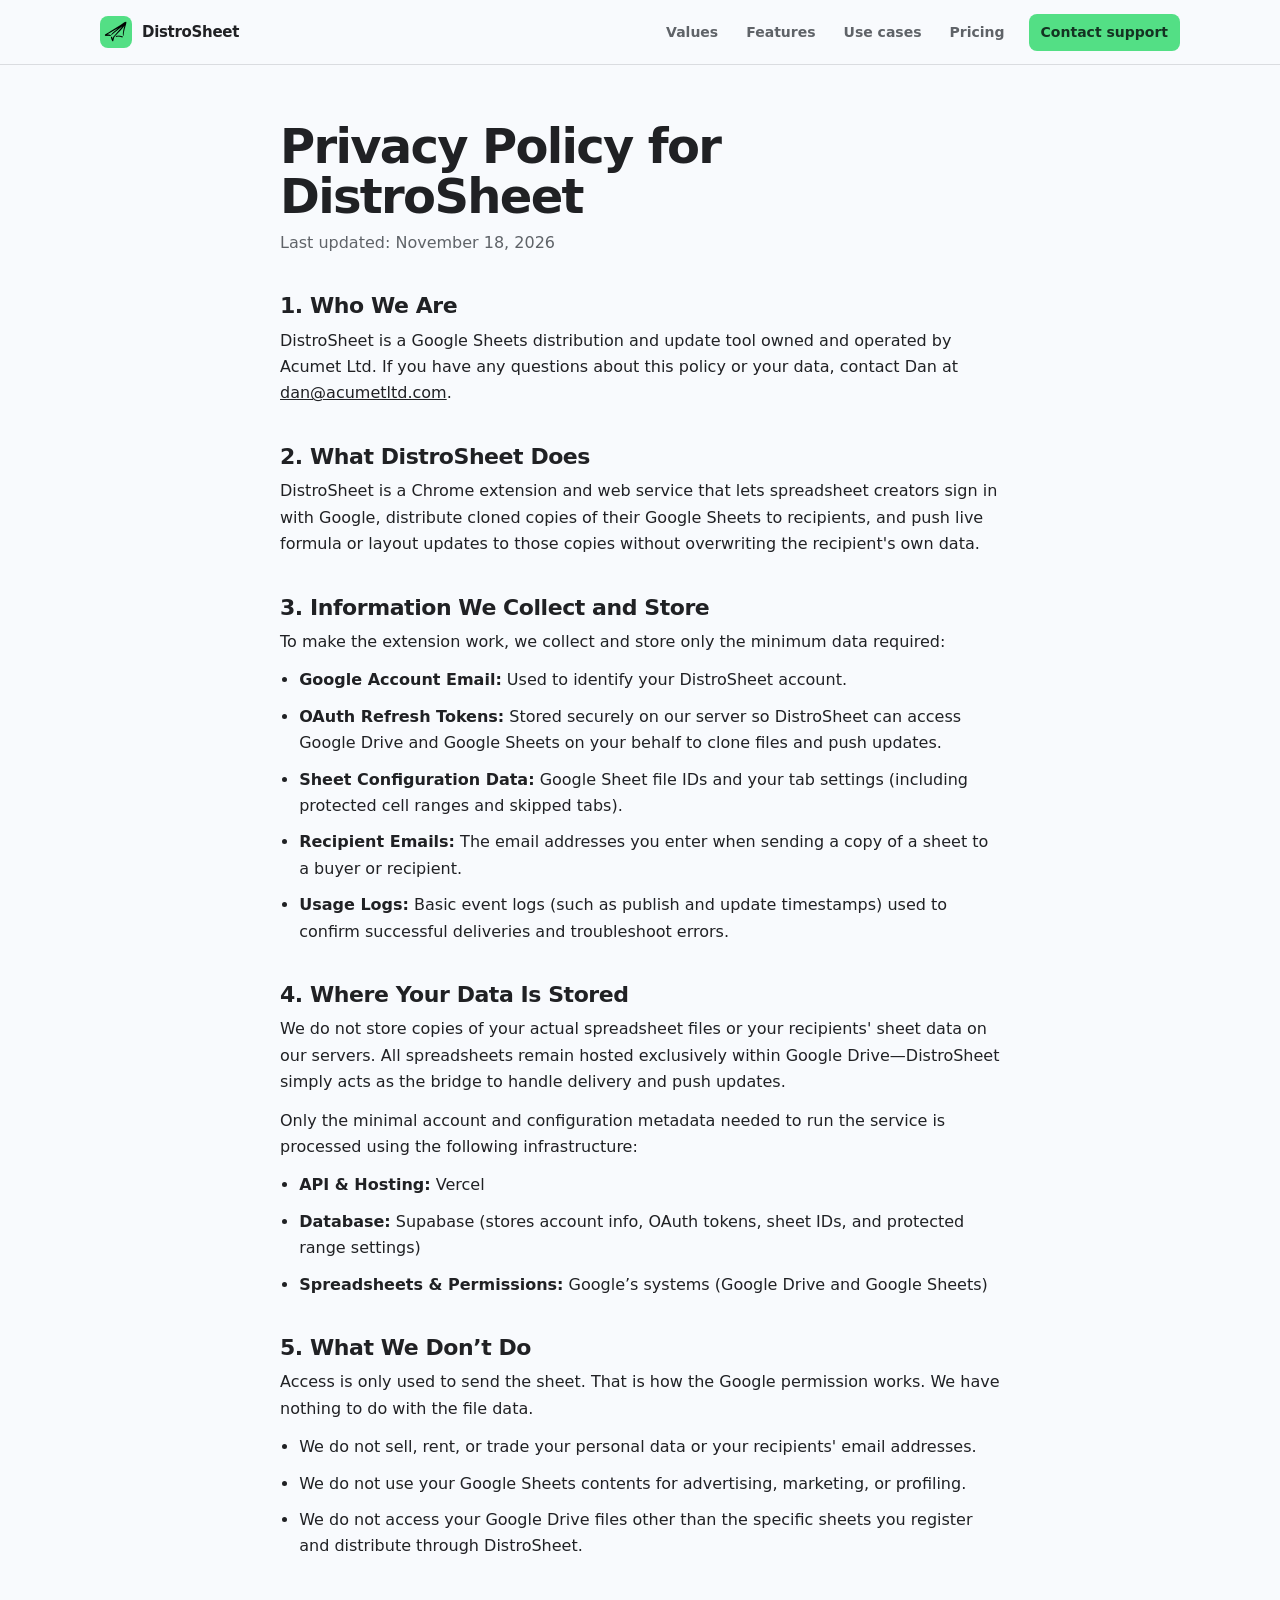
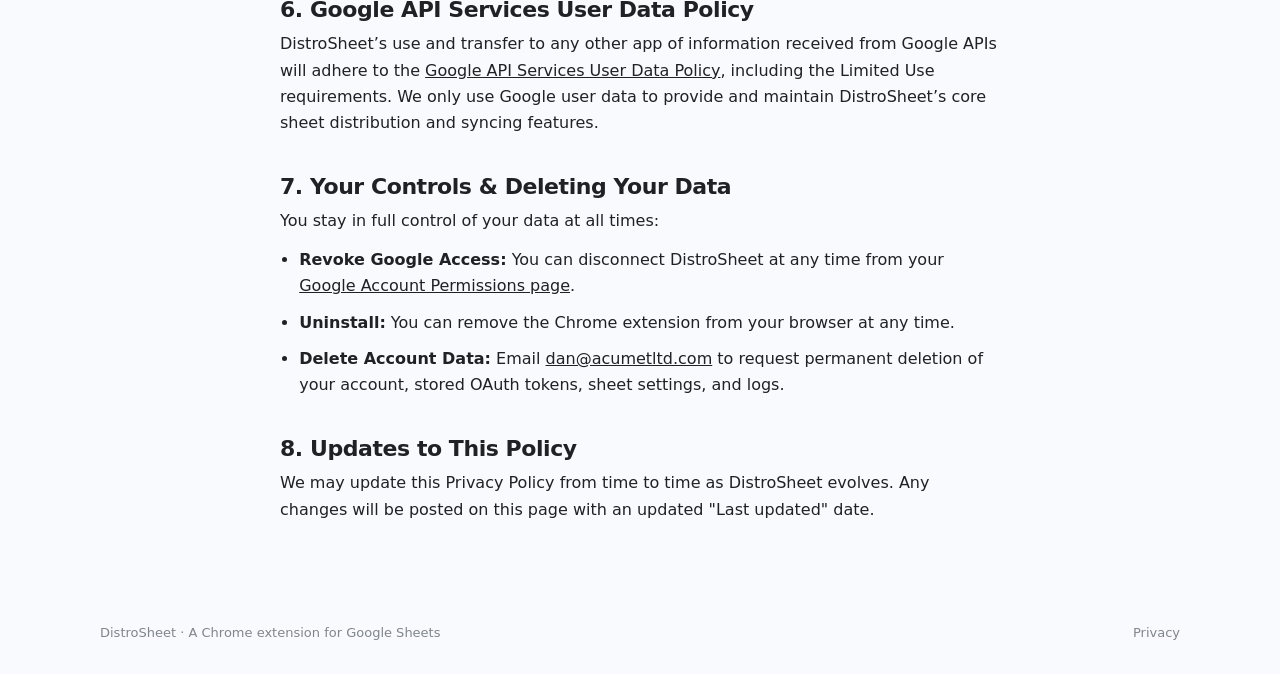
==== privacy/index.html @ 643d65f6 "privacy and support and logo change" ====
<!doctype html>
<html lang="en">
  <head>
    <meta charset="utf-8" />
    <meta name="viewport" content="width=device-width, initial-scale=1" />
    <title>Privacy Policy — DistroSheet</title>
    <meta
      name="description"
      content="Privacy Policy for DistroSheet. How Acumet Ltd collects, stores, and uses the minimum data needed to deliver and update Google Sheets."
    />
    <meta name="theme-color" content="#53DF85" />
    <link rel="icon" href="/distrologo1.png" type="image/png" />
    <link rel="stylesheet" href="/styles.css?v=27" />
  </head>
  <body>
    <a class="skip" href="#main">Skip to content</a>

    <header class="site-header">
      <div class="wrap header-inner">
        <a class="brand" href="/">
          <span class="brand-mark" aria-hidden="true">
            <img src="/distrologo1.png" alt="" width="32" height="32" />
          </span>
          <span class="brand-name">DistroSheet</span>
        </a>

        <button
          class="menu-button"
          type="button"
          data-menu-button
          aria-expanded="false"
          aria-controls="site-nav"
          aria-label="Open menu"
        >
          <svg viewBox="0 0 20 20" width="18" height="18" fill="currentColor" aria-hidden="true">
            <path fill-rule="evenodd" d="M2 4.75A.75.75 0 012.75 4h14.5a.75.75 0 010 1.5H2.75A.75.75 0 012 4.75zM2 10a.75.75 0 01.75-.75h14.5a.75.75 0 010 1.5H2.75A.75.75 0 012 10zm0 5.25a.75.75 0 01.75-.75h14.5a.75.75 0 010 1.5H2.75a.75.75 0 01-.75-.75z" clip-rule="evenodd" />
          </svg>
        </button>

        <nav id="site-nav" class="nav" data-menu>
          <a href="/#values">Values</a>
          <a href="/#features">Features</a>
          <a href="/#use-cases">Use cases</a>
          <a href="/#pricing">Pricing</a>
          <a class="nav-contact" href="/#contact">Contact support</a>
        </nav>
      </div>
    </header>

    <main id="main" class="legal">
      <article class="wrap legal-doc">
        <h1>Privacy Policy for DistroSheet</h1>
        <p class="legal-updated">Last updated: November 18, 2026</p>

        <h2>1. Who We Are</h2>
        <p>
          DistroSheet is a Google Sheets distribution and update tool owned and operated by Acumet Ltd.
          If you have any questions about this policy or your data, contact Dan at
          <a href="mailto:dan@acumetltd.com">dan@acumetltd.com</a>.
        </p>

        <h2>2. What DistroSheet Does</h2>
        <p>
          DistroSheet is a Chrome extension and web service that lets spreadsheet creators sign in with Google,
          distribute cloned copies of their Google Sheets to recipients, and push live formula or layout updates
          to those copies without overwriting the recipient's own data.
        </p>

        <h2>3. Information We Collect and Store</h2>
        <p>To make the extension work, we collect and store only the minimum data required:</p>
        <ul>
          <li><strong>Google Account Email:</strong> Used to identify your DistroSheet account.</li>
          <li><strong>OAuth Refresh Tokens:</strong> Stored securely on our server so DistroSheet can access Google Drive and Google Sheets on your behalf to clone files and push updates.</li>
          <li><strong>Sheet Configuration Data:</strong> Google Sheet file IDs and your tab settings (including protected cell ranges and skipped tabs).</li>
          <li><strong>Recipient Emails:</strong> The email addresses you enter when sending a copy of a sheet to a buyer or recipient.</li>
          <li><strong>Usage Logs:</strong> Basic event logs (such as publish and update timestamps) used to confirm successful deliveries and troubleshoot errors.</li>
        </ul>

        <h2>4. Where Your Data Is Stored</h2>
        <p>
          We do not store copies of your actual spreadsheet files or your recipients' sheet data on our servers.
          All spreadsheets remain hosted exclusively within Google Drive—DistroSheet simply acts as the bridge
          to handle delivery and push updates.
        </p>
        <p>Only the minimal account and configuration metadata needed to run the service is processed using the following infrastructure:</p>
        <ul>
          <li><strong>API &amp; Hosting:</strong> Vercel</li>
          <li><strong>Database:</strong> Supabase (stores account info, OAuth tokens, sheet IDs, and protected range settings)</li>
          <li><strong>Spreadsheets &amp; Permissions:</strong> Google’s systems (Google Drive and Google Sheets)</li>
        </ul>

        <h2>5. What We Don’t Do</h2>
        <p>
          Access is only used to send the sheet. That is how the Google permission works.
          We have nothing to do with the file data.
        </p>
        <ul>
          <li>We do not sell, rent, or trade your personal data or your recipients' email addresses.</li>
          <li>We do not use your Google Sheets contents for advertising, marketing, or profiling.</li>
          <li>We do not access your Google Drive files other than the specific sheets you register and distribute through DistroSheet.</li>
        </ul>

        <h2>6. Google API Services User Data Policy</h2>
        <p>
          DistroSheet’s use and transfer to any other app of information received from Google APIs will adhere to the
          <a href="https://developers.google.com/terms/api-services-user-data-policy">Google API Services User Data Policy</a>,
          including the Limited Use requirements. We only use Google user data to provide and maintain DistroSheet’s
          core sheet distribution and syncing features.
        </p>

        <h2>7. Your Controls &amp; Deleting Your Data</h2>
        <p>You stay in full control of your data at all times:</p>
        <ul>
          <li><strong>Revoke Google Access:</strong> You can disconnect DistroSheet at any time from your <a href="https://myaccount.google.com/permissions">Google Account Permissions page</a>.</li>
          <li><strong>Uninstall:</strong> You can remove the Chrome extension from your browser at any time.</li>
          <li><strong>Delete Account Data:</strong> Email <a href="mailto:dan@acumetltd.com">dan@acumetltd.com</a> to request permanent deletion of your account, stored OAuth tokens, sheet settings, and logs.</li>
        </ul>

        <h2>8. Updates to This Policy</h2>
        <p>
          We may update this Privacy Policy from time to time as DistroSheet evolves. Any changes will be posted
          on this page with an updated "Last updated" date.
        </p>
      </article>
    </main>

    <footer class="site-footer">
      <div class="wrap footer-inner">
        <p>DistroSheet · A Chrome extension for Google Sheets</p>
        <a href="/privacy">Privacy</a>
      </div>
    </footer>

    <script src="/main.js?v=22"></script>
  </body>
</html>
---- styles.css ----
:root {
  --bg: #f8fafd;
  --text: #202124;
  --muted: #5f6368;
  --faint: #80868b;
  --line: #dadce0;
  --chip: #f1f3f4;
  --white: #ffffff;
  --green: #53df85;
  --green-button: #53df85;
  --green-deep: #3dcc74;
  --green-soft: #eafbf0;
  --green-line: #cff6dd;
  --on-accent: #143322;
  --shadow: 0 1px 2px rgba(60, 64, 67, 0.08), 0 12px 28px rgba(60, 64, 67, 0.08);
  --radius: 12px;
  --max: 1080px;
  --font: "Segoe UI", Roboto, system-ui, -apple-system, sans-serif;
}

*,
*::before,
*::after {
  box-sizing: border-box;
}

html {
  scroll-behavior: smooth;
  scroll-padding-top: 76px;
}

body {
  margin: 0;
  background: var(--bg);
  color: var(--text);
  font-family: var(--font);
  font-size: 16px;
  line-height: 1.5;
  -webkit-font-smoothing: antialiased;
}

img,
svg {
  display: block;
}

a {
  color: inherit;
}

button,
input {
  font: inherit;
}

.skip {
  position: absolute;
  left: 12px;
  top: 8px;
  z-index: 20;
  transform: translateY(-140%);
  background: var(--white);
  color: var(--text);
  border: 1px solid var(--line);
  border-radius: 8px;
  padding: 8px 12px;
  text-decoration: none;
}

.skip:focus {
  transform: none;
}

.wrap {
  width: min(var(--max), calc(100% - 40px));
  margin-inline: auto;
}

.site-header {
  position: sticky;
  top: 0;
  z-index: 10;
  background: rgba(248, 250, 253, 0.92);
  border-bottom: 1px solid var(--line);
  backdrop-filter: blur(12px);
}

.header-inner {
  display: flex;
  align-items: center;
  justify-content: space-between;
  min-height: 64px;
  gap: 16px;
}

.brand {
  display: flex;
  align-items: center;
  gap: 10px;
  text-decoration: none;
  color: var(--text);
}

.brand-mark {
  display: grid;
  place-items: center;
  width: 32px;
  height: 32px;
  border-radius: 8px;
  background: var(--green);
  color: var(--on-accent);
  box-shadow: 0 1px 2px rgba(60, 64, 67, 0.16);
  overflow: hidden;
}

.brand-mark img {
  width: 32px;
  height: 32px;
  object-fit: cover;
}

.brand-mark:has(img) {
  background: none;
  box-shadow: none;
}

.mock .brand-mark {
  color: var(--on-accent);
}

.brand-name {
  font-size: 15px;
  font-weight: 650;
  letter-spacing: -0.02em;
}

.nav {
  display: flex;
  align-items: center;
  gap: 4px;
}

.nav a {
  text-decoration: none;
  color: var(--muted);
  font-size: 14px;
  font-weight: 600;
  padding: 8px 12px;
  border-radius: 8px;
}

.nav a:hover {
  color: var(--text);
  background: var(--chip);
}

.nav-contact {
  margin-left: 8px;
  background: var(--green-button) !important;
  color: var(--on-accent) !important;
}

.nav-contact:hover {
  background: var(--green-deep) !important;
}

.menu-button {
  display: none;
  width: 40px;
  height: 40px;
  border: 1px solid var(--line);
  border-radius: 999px;
  background: var(--white);
  color: var(--muted);
  cursor: pointer;
}

.menu-button:hover {
  color: var(--text);
  background: var(--chip);
}

.hero {
  position: relative;
  padding: 72px 0 40px;
  overflow: hidden;
}

.hero::before {
  content: "";
  position: absolute;
  inset: 0;
  z-index: 0;
  pointer-events: none;
  background-image:
    linear-gradient(to right, rgba(32, 33, 36, 0.14) 1px, transparent 1px),
    linear-gradient(to bottom, rgba(32, 33, 36, 0.14) 1px, transparent 1px);
  background-size: 56px 56px;
  -webkit-mask-image:
    linear-gradient(to bottom, transparent 0, transparent 430px, #000 510px, #000 100%),
    radial-gradient(ellipse at 50% 78%, #000 52%, transparent 92%);
  -webkit-mask-composite: destination-in;
  mask-image:
    linear-gradient(to bottom, transparent 0, transparent 430px, #000 510px, #000 100%),
    radial-gradient(ellipse at 50% 78%, #000 52%, transparent 92%);
  mask-composite: intersect;
}

.hero > .wrap {
  position: relative;
  z-index: 1;
}

.hero-grid {
  display: flex;
  flex-direction: column;
  align-items: stretch;
  gap: 40px;
}

.hero-stage {
  position: relative;
  display: grid;
  grid-template-columns: auto auto auto;
  grid-template-areas: "sheet distro people";
  justify-content: center;
  align-items: center;
  column-gap: 40px;
  margin-inline: auto;
}

.project {
  grid-area: sheet;
  position: relative;
  z-index: 1;
  display: flex;
  align-items: center;
  gap: 10px;
  padding: 12px 14px 12px 12px;
  border: 1px solid var(--line);
  border-radius: 14px;
  background: var(--white);
  box-shadow: var(--shadow);
}

.project small {
  display: block;
  color: var(--green-button);
  font-size: 10px;
  font-weight: 700;
  letter-spacing: 0.06em;
  text-transform: uppercase;
}

.project strong {
  display: block;
  min-width: 11em;
  font-size: 14px;
  letter-spacing: -0.02em;
  white-space: nowrap;
  transition: opacity 0.22s ease;
}

.project strong.is-fading {
  opacity: 0;
}

.hero-stage .mock {
  grid-area: distro;
  width: 300px;
}

.routes {
  position: absolute;
  inset: 0;
  width: 100%;
  height: 100%;
  overflow: visible;
  pointer-events: none;
  z-index: 0;
}

.recipients {
  display: flex;
  flex-direction: column;
  grid-area: people;
  gap: 16px;
  justify-content: center;
  margin: 0;
  padding: 0;
  list-style: none;
}

.recipients li {
  position: relative;
  z-index: 1;
  display: flex;
  align-items: center;
  gap: 8px;
  padding: 6px 12px 6px 6px;
  border: 1px solid var(--line);
  border-radius: 999px;
  background: var(--white);
  box-shadow: 0 1px 2px rgba(60, 64, 67, 0.06);
}

.avatar {
  position: relative;
  display: grid;
  place-items: center;
  width: 28px;
  height: 28px;
  border-radius: 999px;
  background: var(--green-soft);
  color: var(--green-button);
}

.who {
  color: var(--text);
  font-size: 13px;
  font-weight: 650;
}

@media (prefers-reduced-motion: no-preference) {
  .recipients li .avatar::after {
    content: "";
    position: absolute;
    inset: -3px;
    border: 2px solid rgba(83, 223, 133, 0.55);
    border-radius: 999px;
    opacity: 0;
    transform: scale(0.86);
  }

  .recipients li.is-arriving .avatar::after {
    animation: arrive 0.42s ease-out;
  }
}

@keyframes arrive {
  0% {
    opacity: 0.95;
    transform: scale(0.86);
  }

  100% {
    opacity: 0;
    transform: scale(1.32);
  }
}

.kicker {
  margin: 0 0 12px;
  color: var(--green-deep);
  font-size: 12px;
  font-weight: 700;
  letter-spacing: 0.08em;
  text-transform: uppercase;
}

h1,
h2,
h3,
p {
  margin-top: 0;
}

h1 {
  margin-bottom: 12px;
  font-size: clamp(40px, 5vw, 58px);
  line-height: 1.05;
  letter-spacing: -0.035em;
  font-weight: 650;
}

.subtitle {
  max-width: 720px;
  margin-bottom: 16px;
  color: var(--text);
  font-size: 20px;
  font-weight: 550;
  line-height: 1.4;
  letter-spacing: -0.02em;
}

.lede {
  max-width: 720px;
  margin-bottom: 12px;
  color: var(--muted);
  font-size: 18px;
  line-height: 1.55;
}

.lede:last-of-type {
  margin-bottom: 28px;
}

.hero-actions {
  display: flex;
  flex-wrap: wrap;
  gap: 10px;
  margin-bottom: 28px;
}

.button {
  display: inline-flex;
  align-items: center;
  justify-content: center;
  min-height: 42px;
  padding: 0 16px;
  border-radius: 8px;
  border: 1px solid transparent;
  text-decoration: none;
  font-size: 14px;
  font-weight: 650;
  cursor: pointer;
}

.button-primary {
  background: var(--green-button);
  color: var(--on-accent);
}

.button-primary:hover {
  background: var(--green-deep);
}

.button-secondary {
  background: var(--white);
  color: var(--text);
  border-color: var(--line);
  box-shadow: 0 1px 1px rgba(60, 64, 67, 0.06);
}

.button-secondary:hover {
  background: var(--bg);
}

.facts {
  display: flex;
  flex-wrap: wrap;
  gap: 8px 0;
  margin: 0;
  padding: 0;
  list-style: none;
  color: var(--muted);
  font-size: 13px;
  font-weight: 600;
}

.facts li {
  display: flex;
  align-items: center;
}

.facts li + li::before {
  content: "";
  width: 4px;
  height: 4px;
  margin: 0 12px;
  border-radius: 999px;
  background: var(--line);
}

.mock {
  position: relative;
  z-index: 1;
  width: 300px;
  margin: 0;
  background: var(--bg);
  border: 1px solid var(--line);
  border-radius: 16px;
  box-shadow: var(--shadow);
  overflow: hidden;
}

.mock-bar {
  display: flex;
  align-items: center;
  gap: 10px;
  padding: 12px 16px;
  background: var(--white);
  border-bottom: 1px solid var(--line);
}

.mock-bar strong {
  display: block;
  font-size: 15px;
  letter-spacing: -0.02em;
}

.mock-bar > div span {
  display: block;
  color: var(--muted);
  font-size: 11px;
}

.mock-body {
  display: flex;
  flex-direction: column;
  gap: 8px;
  padding: 12px;
}

.sheet-chip {
  display: flex;
  align-items: center;
  justify-content: space-between;
  gap: 8px;
  padding: 8px 12px;
  border: 1px solid var(--green-line);
  border-radius: var(--radius);
  background: var(--green-soft);
}

.sheet-chip small {
  display: block;
  color: var(--green-button);
  font-size: 10px;
  font-weight: 700;
  letter-spacing: 0.06em;
  text-transform: uppercase;
}

.sheet-chip strong {
  display: block;
  color: var(--green-deep);
  font-size: 12px;
}

.gid {
  flex-shrink: 0;
  padding: 2px 8px;
  border: 1px solid var(--green-line);
  border-radius: 6px;
  background: var(--white);
  color: var(--green-button);
  font-family: ui-monospace, SFMono-Regular, Menlo, monospace;
  font-size: 10px;
}

.segment {
  display: grid;
  grid-template-columns: 1fr 1fr;
  gap: 2px;
  padding: 4px;
  border: 1px solid var(--line);
  border-radius: var(--radius);
  background: var(--chip);
}

.segment button {
  border: 0;
  border-radius: 8px;
  background: transparent;
  color: var(--muted);
  padding: 8px;
  font-size: 12px;
  font-weight: 650;
  cursor: pointer;
}

.segment button[aria-selected="true"] {
  background: var(--white);
  color: var(--green);
  box-shadow: 0 1px 2px rgba(60, 64, 67, 0.12);
}

.panel {
  padding: 10px;
  border: 1px solid var(--line);
  border-radius: var(--radius);
  background: var(--white);
}

.panel p {
  margin-bottom: 8px;
  color: var(--text);
  font-size: 12px;
  font-weight: 650;
}

.fake-field {
  display: flex;
  gap: 6px;
}

.fake-field span,
.publish-note {
  color: var(--faint);
  font-size: 12px;
  font-weight: 500;
}

.fake-field span {
  flex: 1;
  padding: 7px 10px;
  border: 1px solid var(--line);
  border-radius: 8px;
  background: var(--white);
}

.fake-field b,
.publish-go {
  display: inline-flex;
  align-items: center;
  border-radius: 8px;
  background: var(--green);
  color: var(--on-accent);
  font-size: 12px;
  font-weight: 650;
}

.fake-field b {
  padding: 7px 12px;
}

.publish-go {
  width: 100%;
  justify-content: space-between;
  margin-top: 8px;
  padding: 10px 12px;
  border-radius: var(--radius);
}

.publish-go em {
  border-radius: 6px;
  background: rgba(255, 255, 255, 0.2);
  padding: 2px 6px;
  font-style: normal;
  font-size: 10px;
}

.section {
  padding: 72px 0;
}

.section-tight {
  padding-top: 8px;
}

.section-head {
  max-width: 640px;
  margin-bottom: 28px;
}

.section-head h2 {
  margin-bottom: 8px;
  font-size: clamp(28px, 3vw, 36px);
  letter-spacing: -0.03em;
  line-height: 1.15;
  font-weight: 650;
}

.section-head p {
  margin-bottom: 0;
  color: var(--muted);
  font-size: 17px;
}

.access-form {
  max-width: 520px;
}

.access-row {
  display: flex;
  flex-wrap: wrap;
  gap: 10px;
}

.access-row input {
  flex: 1 1 240px;
  min-width: 0;
  min-height: 42px;
  padding: 0 14px;
  border: 1px solid var(--line);
  border-radius: 8px;
  background: var(--white);
  color: var(--text);
  font: inherit;
  font-size: 15px;
}

.access-row input:focus {
  outline: 2px solid var(--green);
  outline-offset: 2px;
}

.access-row button:disabled {
  opacity: 0.6;
}

.access-status {
  min-height: 1.4em;
  margin: 10px 0 0;
  color: var(--muted);
  font-size: 14px;
}

.access-status.is-error {
  color: #9f1239;
}

.sr-only {
  position: absolute;
  width: 1px;
  height: 1px;
  padding: 0;
  margin: -1px;
  overflow: hidden;
  clip: rect(0, 0, 0, 0);
  white-space: nowrap;
  border: 0;
}

.values {
  display: grid;
  grid-template-columns: repeat(3, 1fr);
  gap: 16px;
}

.value,
.feature,
.plan {
  background: var(--white);
  border: 1px solid var(--line);
  border-radius: 16px;
}

.value {
  padding: 22px 22px 20px;
}

.value-index {
  display: inline-flex;
  margin-bottom: 18px;
  color: var(--green-button);
  font-size: 12px;
  font-weight: 700;
  letter-spacing: 0.08em;
}

.value h3,
.feature h3,
.plan h3 {
  margin-bottom: 8px;
  font-size: 18px;
  letter-spacing: -0.02em;
  font-weight: 650;
}

.value p,
.feature p,
.plan p {
  margin-bottom: 0;
  color: var(--muted);
  font-size: 15px;
}

.usecases {
  display: grid;
  grid-template-columns: 1fr 1fr;
  gap: 12px;
}

.usecase {
  padding: 22px;
  background: var(--white);
  border: 1px solid var(--line);
  border-radius: 16px;
}

.usecase h3 {
  margin-bottom: 8px;
  font-size: 18px;
  letter-spacing: -0.02em;
  font-weight: 650;
}

.usecase p {
  margin-bottom: 0;
  color: var(--muted);
  font-size: 15px;
}

.usecase-soon {
  display: flex;
  flex-wrap: wrap;
  align-items: center;
  gap: 8px;
  margin-top: 14px;
  color: var(--text);
  font-size: 14px;
  font-weight: 650;
}

.usecase-soon span {
  border-radius: 999px;
  background: var(--green-soft);
  color: var(--green-deep);
  padding: 3px 8px;
  font-size: 11px;
  font-weight: 700;
  letter-spacing: 0.04em;
  text-transform: uppercase;
}

.features {
  display: grid;
  grid-template-columns: 1fr 1fr;
  gap: 12px;
}

.feature {
  display: grid;
  grid-template-columns: auto 1fr;
  gap: 14px;
  padding: 18px;
}

.feature-icon {
  display: grid;
  place-items: center;
  width: 36px;
  height: 36px;
  border-radius: 8px;
  background: var(--green-soft);
  color: var(--green-button);
}

.pricing {
  background:
    linear-gradient(to bottom, transparent, rgba(255, 255, 255, 0.7) 12%, rgba(255, 255, 255, 0.7) 88%, transparent);
}

.plans {
  display: grid;
  grid-template-columns: 1fr 1fr;
  gap: 16px;
  align-items: stretch;
}

.plan {
  padding: 24px;
}

.plan-pro {
  border-color: var(--green-line);
  box-shadow: var(--shadow);
}

.plan-label {
  display: flex;
  align-items: center;
  justify-content: space-between;
  gap: 12px;
  margin-bottom: 18px;
}

.plan-label span {
  color: var(--green-deep);
  font-size: 12px;
  font-weight: 700;
  letter-spacing: 0.08em;
  text-transform: uppercase;
}

.badge {
  border-radius: 999px;
  background: var(--green-soft);
  color: var(--green-deep);
  padding: 4px 8px;
  font-size: 11px;
  font-weight: 700;
}

.price {
  margin-bottom: 4px;
  font-size: 40px;
  letter-spacing: -0.04em;
  line-height: 1;
  font-weight: 650;
}

.price-note {
  margin-bottom: 18px;
  color: var(--muted);
  font-size: 14px;
}

.plan ul {
  margin: 0;
  padding: 0;
  list-style: none;
  display: flex;
  flex-direction: column;
  gap: 10px;
}

.plan li {
  display: flex;
  gap: 10px;
  align-items: flex-start;
  color: var(--text);
  font-size: 15px;
}

.plan li svg {
  flex-shrink: 0;
  margin-top: 3px;
  color: var(--green);
}

.fine-print {
  margin: 16px 0 0;
  color: var(--faint);
  font-size: 13px;
}

.contact {
  padding-top: 24px;
}

.contact-panel {
  display: flex;
  align-items: center;
  justify-content: space-between;
  gap: 24px;
  padding: 28px;
  border: 1px solid var(--line);
  border-radius: 16px;
  background: var(--white);
}

.contact-panel h2 {
  margin-bottom: 6px;
  font-size: 28px;
  letter-spacing: -0.03em;
  font-weight: 650;
}

.contact-panel p {
  margin: 0;
  max-width: 460px;
  color: var(--muted);
}

.site-footer {
  padding: 8px 0 32px;
}

.footer-inner {
  display: flex;
  flex-wrap: wrap;
  align-items: center;
  justify-content: space-between;
  gap: 8px 20px;
}

.site-footer p,
.site-footer a {
  margin: 0;
  color: var(--faint);
  font-size: 13px;
  text-decoration: none;
}

.site-footer a:hover {
  color: var(--text);
}

.legal {
  padding: 56px 0 80px;
}

.legal-doc {
  max-width: 720px;
}

.legal h1 {
  margin-bottom: 8px;
  font-size: clamp(36px, 4vw, 48px);
}

.legal-updated {
  margin: 0 0 8px;
  color: var(--muted);
}

.legal h2 {
  margin: 36px 0 8px;
  font-size: 22px;
  letter-spacing: -0.02em;
  line-height: 1.25;
  font-weight: 650;
}

.legal p,
.legal li {
  font-size: 16px;
  line-height: 1.65;
}

.legal p {
  margin: 0 0 12px;
}

.legal ul {
  margin: 8px 0 0;
  padding-left: 1.2em;
}

.legal li {
  margin: 10px 0;
}

.legal a {
  color: var(--text);
}

:focus-visible {
  outline: 2px solid rgba(24, 128, 56, 0.45);
  outline-offset: 2px;
}

@media (max-width: 860px) {
  .menu-button {
    display: grid;
    place-items: center;
  }

  .nav {
    display: none;
    position: absolute;
    left: 20px;
    right: 20px;
    top: 64px;
    flex-direction: column;
    align-items: stretch;
    padding: 8px;
    border: 1px solid var(--line);
    border-radius: 12px;
    background: var(--white);
    box-shadow: var(--shadow);
  }

  .nav.is-open {
    display: flex;
  }

  .nav-contact {
    margin-left: 0;
    text-align: center;
  }

  .hero {
    padding-top: 40px;
  }

  .hero-grid,
  .values,
  .features,
  .usecases,
  .plans,
  .contact-panel {
    grid-template-columns: 1fr;
    display: grid;
  }

  .hero-grid {
    grid-template-columns: 1fr;
  }

  .hero-stage {
    width: min(100%, 340px);
    margin-inline: auto;
    grid-template-columns: 1fr;
    grid-template-areas:
      "sheet"
      "distro"
      "people";
    justify-items: center;
    row-gap: 28px;
  }

  .hero-stage .mock {
    width: min(100%, 320px);
  }

  .mock {
    margin-inline: auto;
  }

  .recipients {
    display: flex;
    grid-area: people;
    flex-direction: row;
    flex-wrap: wrap;
    justify-content: center;
    gap: 10px;
    width: 100%;
  }

  .contact-panel {
    display: flex;
    flex-direction: column;
    align-items: flex-start;
  }
}

@media (max-width: 560px) {
  .wrap {
    width: min(var(--max), calc(100% - 32px));
  }

  h1 {
    font-size: 36px;
  }

  .facts {
    flex-direction: column;
    align-items: flex-start;
    gap: 6px;
  }

  .facts li + li::before {
    display: none;
  }
}

@media (prefers-reduced-motion: reduce) {
  html {
    scroll-behavior: auto;
  }
}
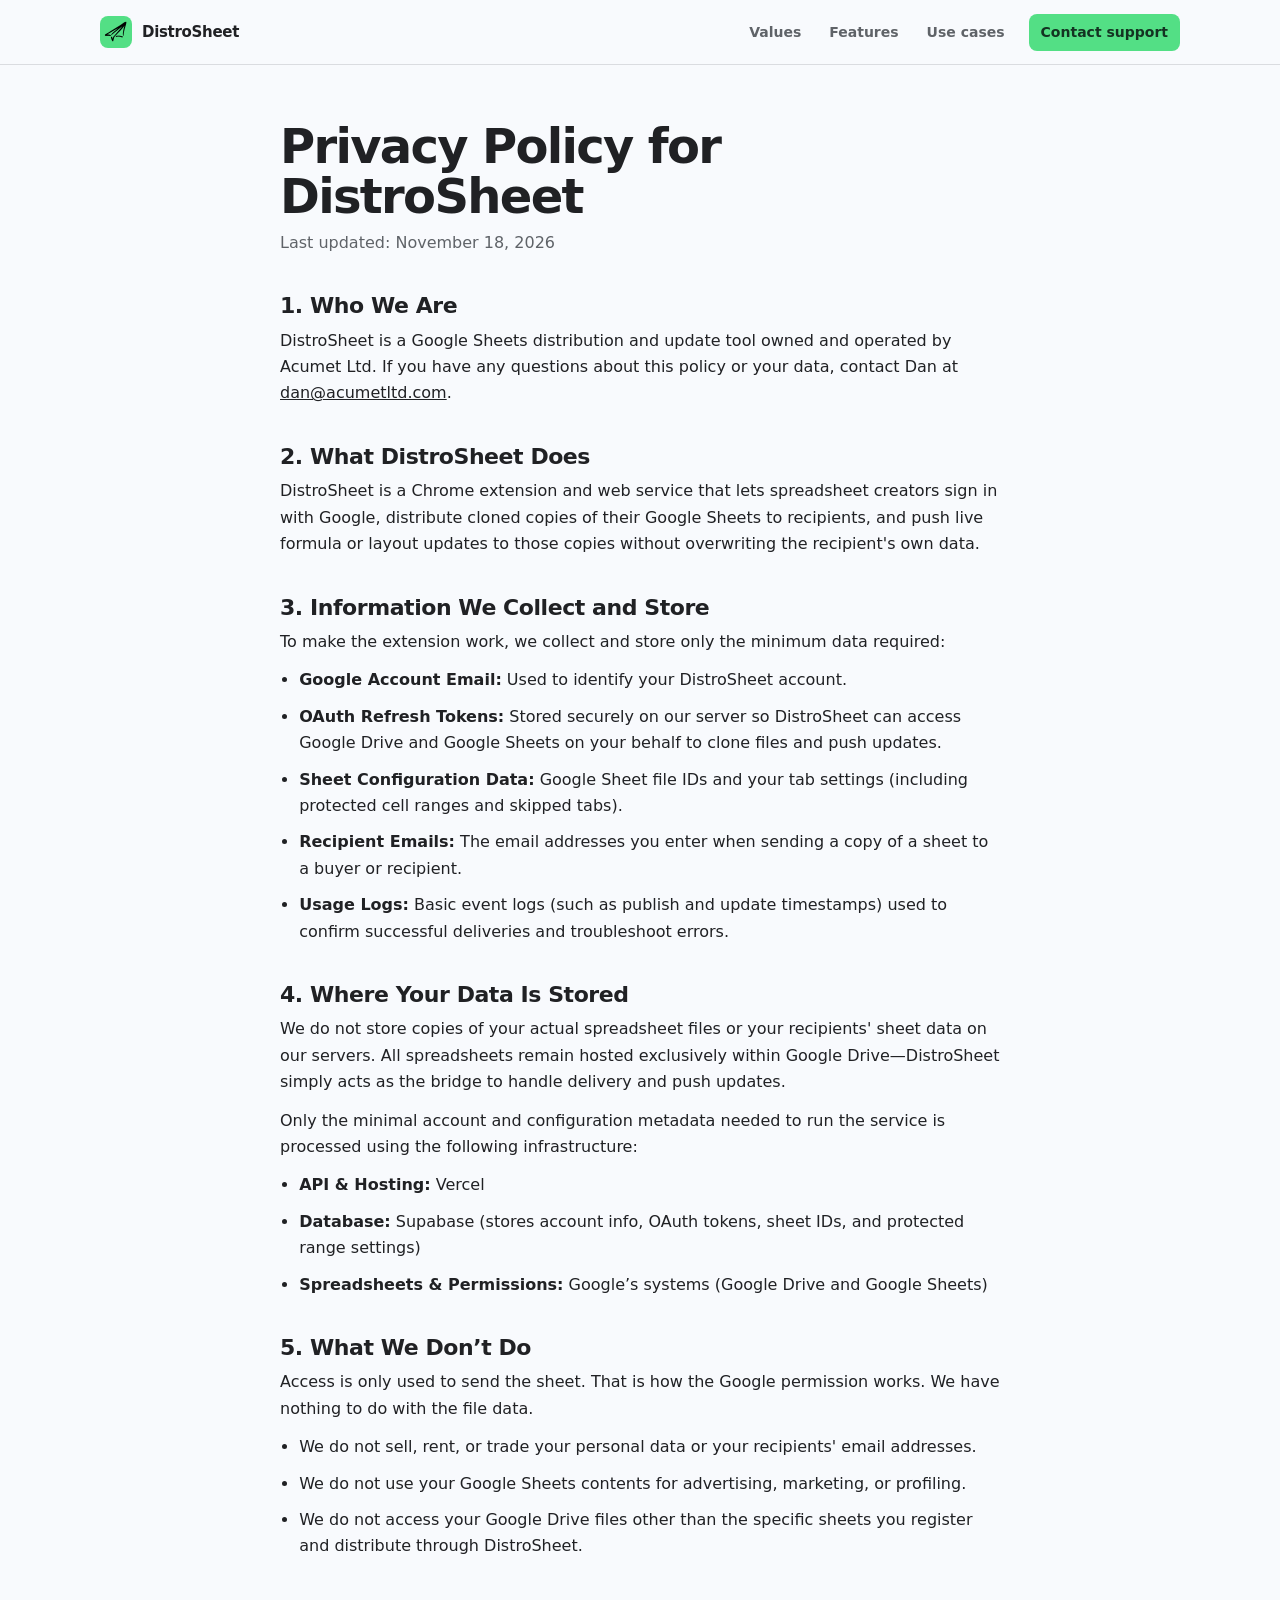
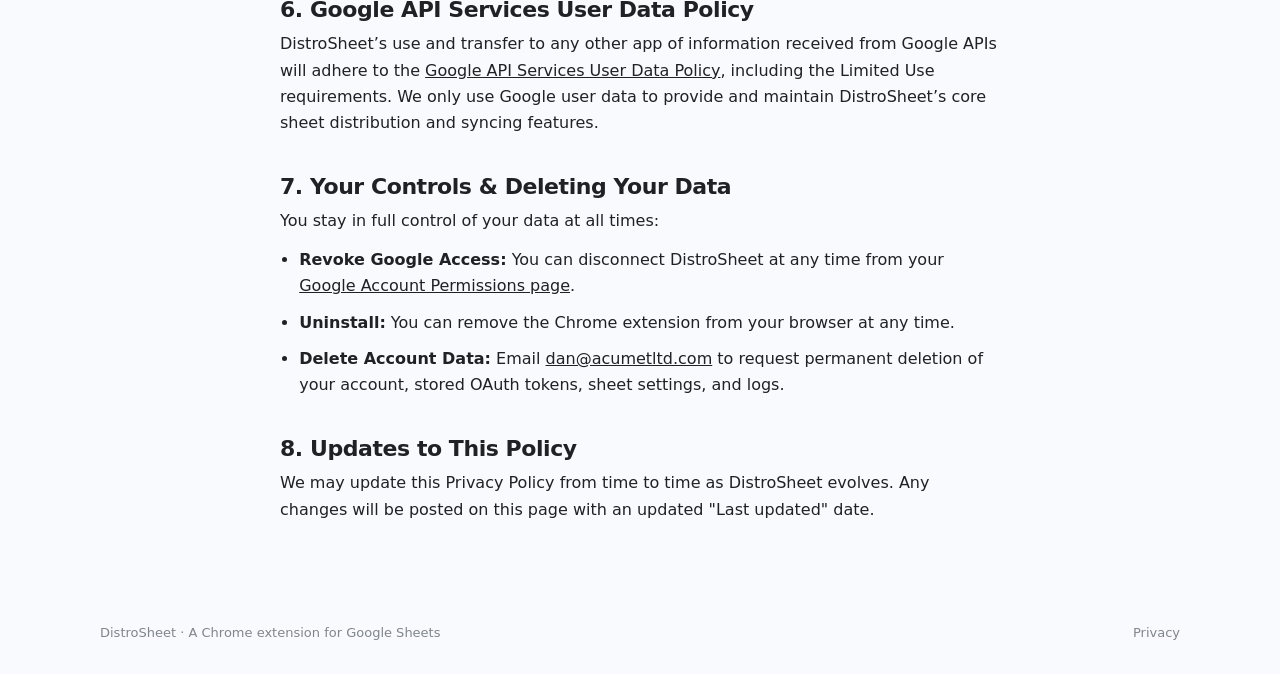
==== commit eb7daae6: "LP refinement" ====
--- a/privacy/index.html
+++ b/privacy/index.html
@@ -41,7 +41,6 @@
           <a href="/#values">Values</a>
           <a href="/#features">Features</a>
           <a href="/#use-cases">Use cases</a>
-          <a href="/#pricing">Pricing</a>
           <a class="nav-contact" href="/#contact">Contact support</a>
         </nav>
       </div>
--- a/styles.css
+++ b/styles.css
@@ -658,6 +658,17 @@
   font-size: 17px;
 }
 
+.store-badge {
+  display: inline-block;
+  line-height: 0;
+}
+
+.store-badge img {
+  display: block;
+  width: 248px;
+  height: auto;
+}
+
 .access-form {
   max-width: 520px;
 }
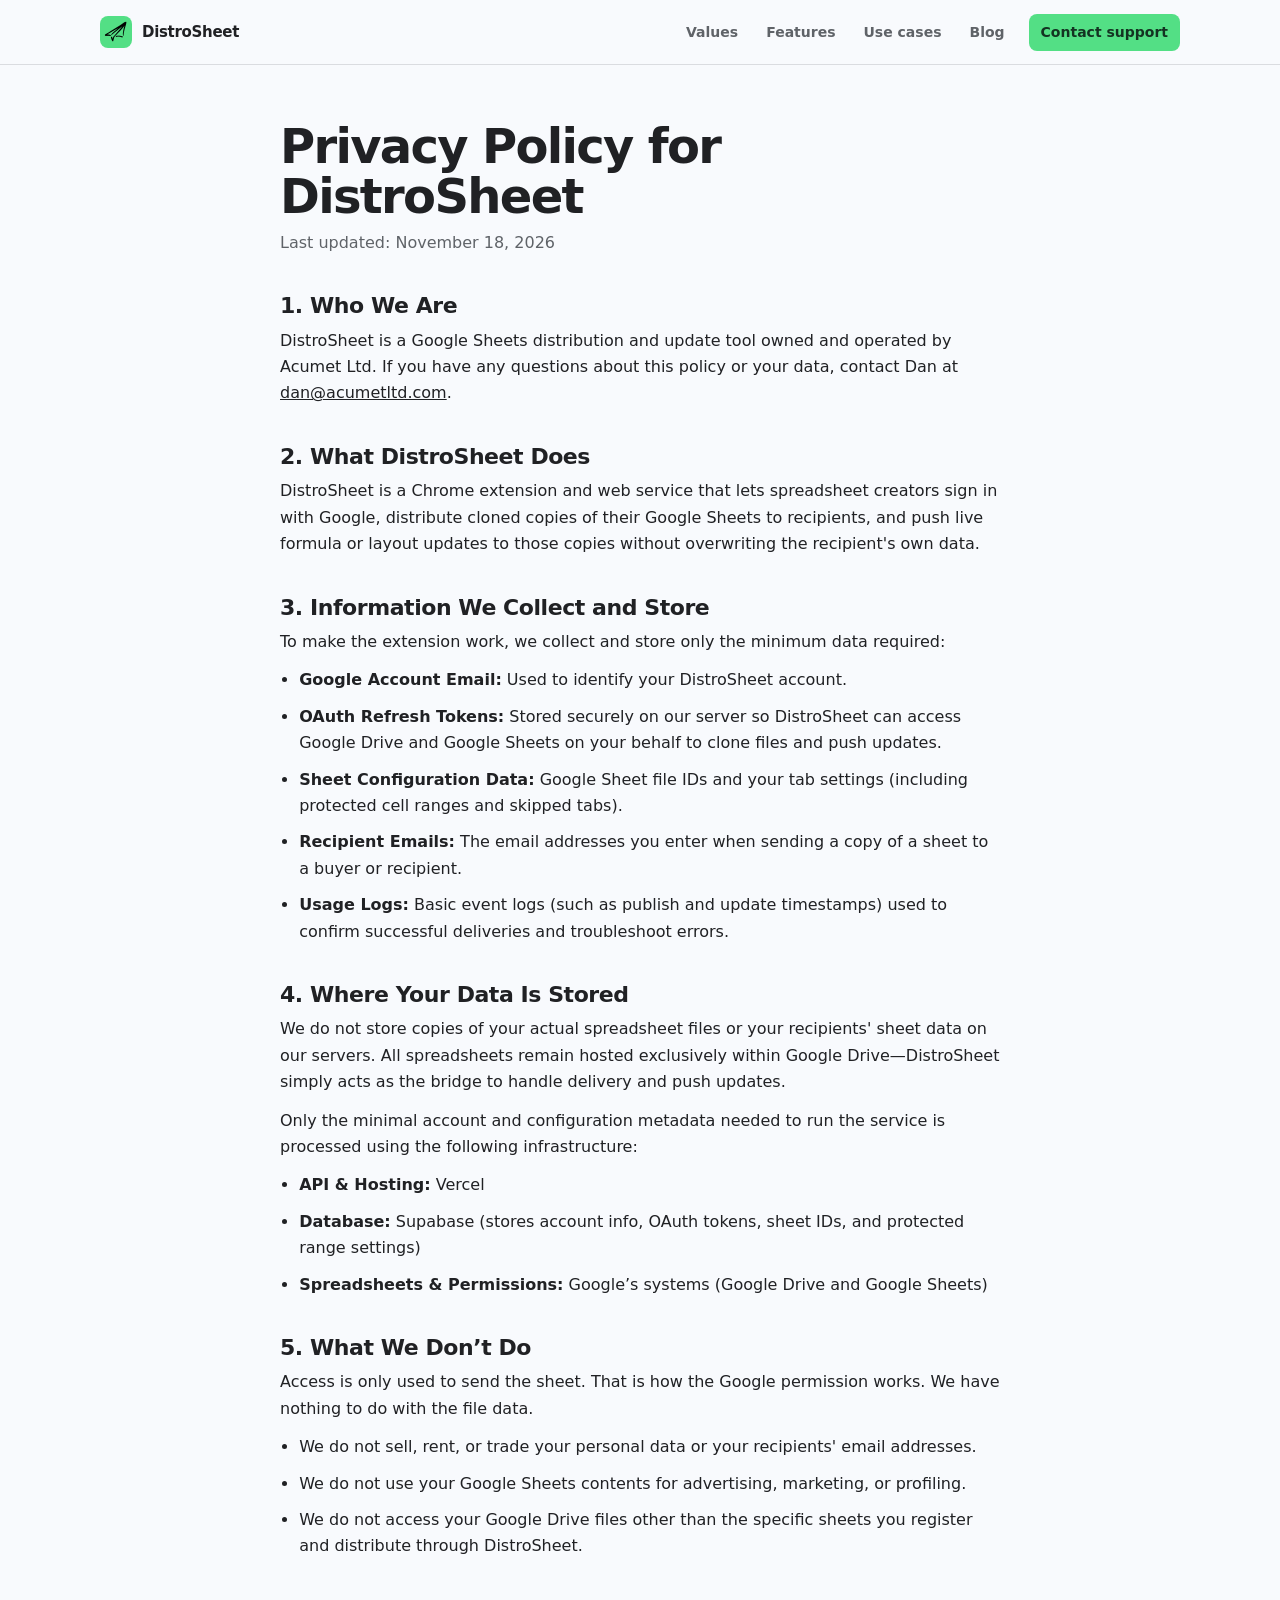
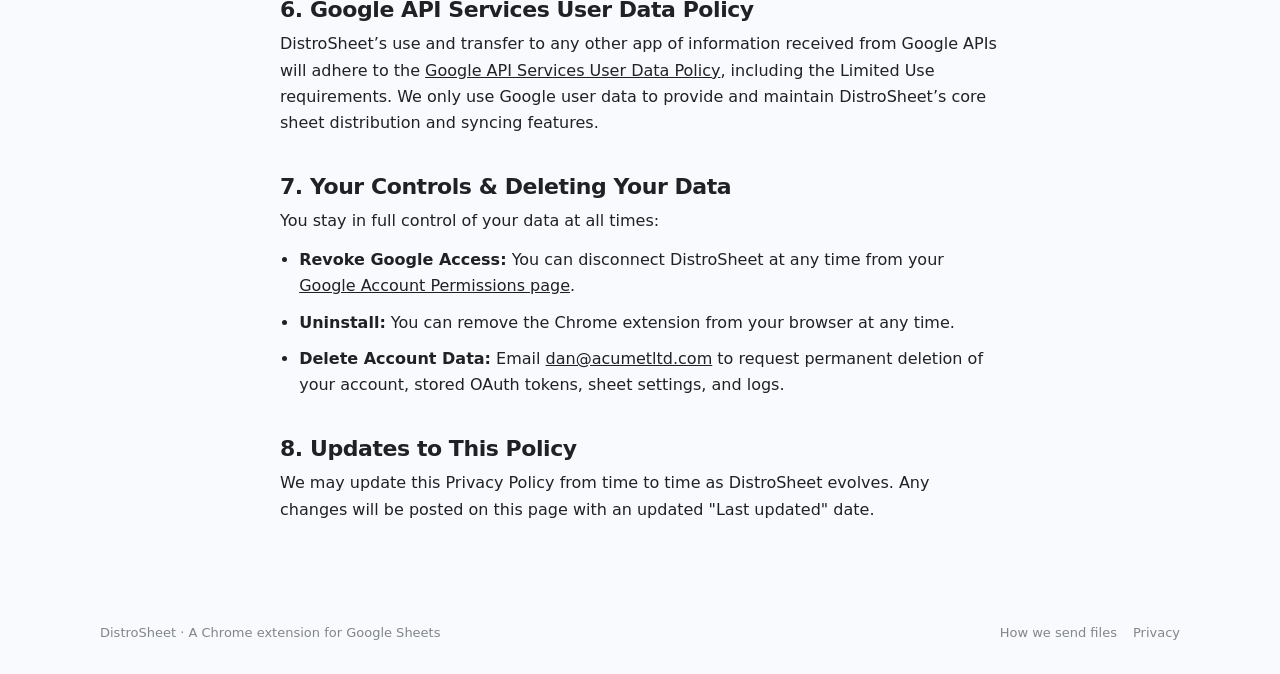
==== commit 6da27eac: "Explain how files are sent, and publish the story of how DistroSheet started. Co-authored-by: Cursor" ====
--- a/privacy/index.html
+++ b/privacy/index.html
@@ -10,7 +10,7 @@
     />
     <meta name="theme-color" content="#53DF85" />
     <link rel="icon" href="/distrologo1.png" type="image/png" />
-    <link rel="stylesheet" href="/styles.css?v=27" />
+    <link rel="stylesheet" href="/styles.css?v=36" />
   </head>
   <body>
     <a class="skip" href="#main">Skip to content</a>
@@ -41,6 +41,7 @@
           <a href="/#values">Values</a>
           <a href="/#features">Features</a>
           <a href="/#use-cases">Use cases</a>
+          <a href="/#blog">Blog</a>
           <a class="nav-contact" href="/#contact">Contact support</a>
         </nav>
       </div>
@@ -126,7 +127,10 @@
     <footer class="site-footer">
       <div class="wrap footer-inner">
         <p>DistroSheet · A Chrome extension for Google Sheets</p>
-        <a href="/privacy">Privacy</a>
+        <div class="footer-links">
+          <a href="/how-we-send">How we send files</a>
+          <a href="/privacy">Privacy</a>
+        </div>
       </div>
     </footer>
 
--- a/styles.css
+++ b/styles.css
@@ -354,7 +354,7 @@
   color: var(--green-deep);
   font-size: 12px;
   font-weight: 700;
-  letter-spacing: 0.08em;
+  letter-spacing: 0.03em;
   text-transform: uppercase;
 }
 
@@ -647,7 +647,7 @@
 .section-head h2 {
   margin-bottom: 8px;
   font-size: clamp(28px, 3vw, 36px);
-  letter-spacing: -0.03em;
+  letter-spacing: -0.045em;
   line-height: 1.15;
   font-weight: 650;
 }
@@ -656,6 +656,38 @@
   margin-bottom: 0;
   color: var(--muted);
   font-size: 17px;
+  letter-spacing: -0.012em;
+}
+
+.section-head a {
+  color: var(--text);
+  text-underline-offset: 2px;
+}
+
+.section-head a:hover {
+  color: var(--green-deep);
+}
+
+#values {
+  padding-bottom: 28px;
+}
+
+#access {
+  padding-top: 0;
+}
+
+.how-it-started {
+  gap: 4px;
+  margin-bottom: 28px;
+  padding-right: 12px;
+}
+
+.how-it-started svg {
+  transition: transform 0.28s cubic-bezier(0.22, 1, 0.36, 1);
+}
+
+.how-it-started:hover svg {
+  transform: translateX(4px);
 }
 
 .store-badge {
@@ -667,6 +699,17 @@
   display: block;
   width: 248px;
   height: auto;
+}
+
+.store-notes {
+  margin: 16px 0 0;
+  color: var(--muted);
+  font-size: 15px;
+  line-height: 1.5;
+}
+
+.store-notes span {
+  display: block;
 }
 
 .access-form {
@@ -748,7 +791,7 @@
   color: var(--green-button);
   font-size: 12px;
   font-weight: 700;
-  letter-spacing: 0.08em;
+  letter-spacing: 0.03em;
 }
 
 .value h3,
@@ -756,7 +799,7 @@
 .plan h3 {
   margin-bottom: 8px;
   font-size: 18px;
-  letter-spacing: -0.02em;
+  letter-spacing: -0.035em;
   font-weight: 650;
 }
 
@@ -766,6 +809,7 @@
   margin-bottom: 0;
   color: var(--muted);
   font-size: 15px;
+  letter-spacing: -0.012em;
 }
 
 .usecases {
@@ -784,7 +828,7 @@
 .usecase h3 {
   margin-bottom: 8px;
   font-size: 18px;
-  letter-spacing: -0.02em;
+  letter-spacing: -0.035em;
   font-weight: 650;
 }
 
@@ -792,6 +836,7 @@
   margin-bottom: 0;
   color: var(--muted);
   font-size: 15px;
+  letter-spacing: -0.012em;
 }
 
 .usecase-soon {
@@ -816,6 +861,60 @@
   text-transform: uppercase;
 }
 
+.pager {
+  position: relative;
+}
+
+.pager-controls {
+  position: absolute;
+  top: 0;
+  right: 0;
+  z-index: 1;
+  display: flex;
+  gap: 8px;
+}
+
+.pager-controls button {
+  display: grid;
+  place-items: center;
+  width: 40px;
+  height: 40px;
+  border: 1px solid var(--line);
+  border-radius: 999px;
+  background: var(--white);
+  color: var(--text);
+  cursor: pointer;
+}
+
+.pager-controls button:hover:not(:disabled) {
+  background: var(--chip);
+}
+
+.pager-controls button:disabled {
+  opacity: 0.35;
+  cursor: default;
+}
+
+.pager .section-head {
+  padding-right: 104px;
+}
+
+.pager-stage {
+  overflow: hidden;
+}
+
+.pager-track {
+  display: flex;
+  align-items: flex-start;
+  width: 100%;
+  transition: transform 0.45s cubic-bezier(0.22, 1, 0.36, 1);
+}
+
+.pager-track > [data-pager-panel] {
+  flex: 0 0 100%;
+  min-width: 0;
+}
+
 .features {
   display: grid;
   grid-template-columns: 1fr 1fr;
@@ -872,7 +971,7 @@
   color: var(--green-deep);
   font-size: 12px;
   font-weight: 700;
-  letter-spacing: 0.08em;
+  letter-spacing: 0.03em;
   text-transform: uppercase;
 }
 
@@ -928,6 +1027,100 @@
   font-size: 13px;
 }
 
+.posts {
+  display: grid;
+  gap: 12px;
+}
+
+.post-card {
+  display: block;
+  max-width: 720px;
+  padding: 22px;
+  border: 1px solid var(--line);
+  border-radius: 16px;
+  background: var(--white);
+  color: inherit;
+  text-decoration: none;
+}
+
+.post-card:hover {
+  border-color: var(--green-line);
+}
+
+.post-card time {
+  display: block;
+  margin-bottom: 8px;
+  color: var(--green-deep);
+  font-size: 12px;
+  font-weight: 700;
+  letter-spacing: 0.03em;
+  text-transform: uppercase;
+}
+
+.post-card h3 {
+  margin-bottom: 8px;
+  font-size: 22px;
+  letter-spacing: -0.035em;
+  font-weight: 650;
+}
+
+.post-card p {
+  margin: 0;
+  max-width: 62ch;
+  color: var(--muted);
+  font-size: 15px;
+  letter-spacing: -0.012em;
+}
+
+.post {
+  padding: 56px 0 80px;
+}
+
+.post-doc {
+  max-width: 720px;
+}
+
+.post h1 {
+  margin-bottom: 8px;
+  font-size: clamp(32px, 4vw, 44px);
+  letter-spacing: -0.045em;
+  line-height: 1.12;
+}
+
+.post time {
+  display: block;
+  margin: 0 0 28px;
+  color: var(--muted);
+}
+
+.post h2 {
+  margin: 36px 0 8px;
+  font-size: 22px;
+  letter-spacing: -0.035em;
+  line-height: 1.25;
+  font-weight: 650;
+}
+
+.post p,
+.post li {
+  font-size: 16px;
+  line-height: 1.7;
+  letter-spacing: -0.012em;
+}
+
+.post p {
+  margin: 0 0 14px;
+}
+
+.post ol {
+  margin: 0 0 14px;
+  padding-left: 1.2em;
+}
+
+.post li {
+  margin: 8px 0;
+}
+
 .contact {
   padding-top: 24px;
 }
@@ -946,7 +1139,7 @@
 .contact-panel h2 {
   margin-bottom: 6px;
   font-size: 28px;
-  letter-spacing: -0.03em;
+  letter-spacing: -0.045em;
   font-weight: 650;
 }
 
@@ -954,6 +1147,7 @@
   margin: 0;
   max-width: 460px;
   color: var(--muted);
+  letter-spacing: -0.012em;
 }
 
 .site-footer {
@@ -978,6 +1172,12 @@
 
 .site-footer a:hover {
   color: var(--text);
+}
+
+.footer-links {
+  display: flex;
+  flex-wrap: wrap;
+  gap: 8px 16px;
 }
 
 .legal {
@@ -1068,6 +1268,15 @@
     padding-top: 40px;
   }
 
+  .pager-controls {
+    position: static;
+    margin-bottom: 16px;
+  }
+
+  .pager .section-head {
+    padding-right: 0;
+  }
+
   .hero-grid,
   .values,
   .features,
@@ -1143,4 +1352,9 @@
   html {
     scroll-behavior: auto;
   }
-}
+
+  .pager-track,
+  .how-it-started svg {
+    transition: none;
+  }
+}
